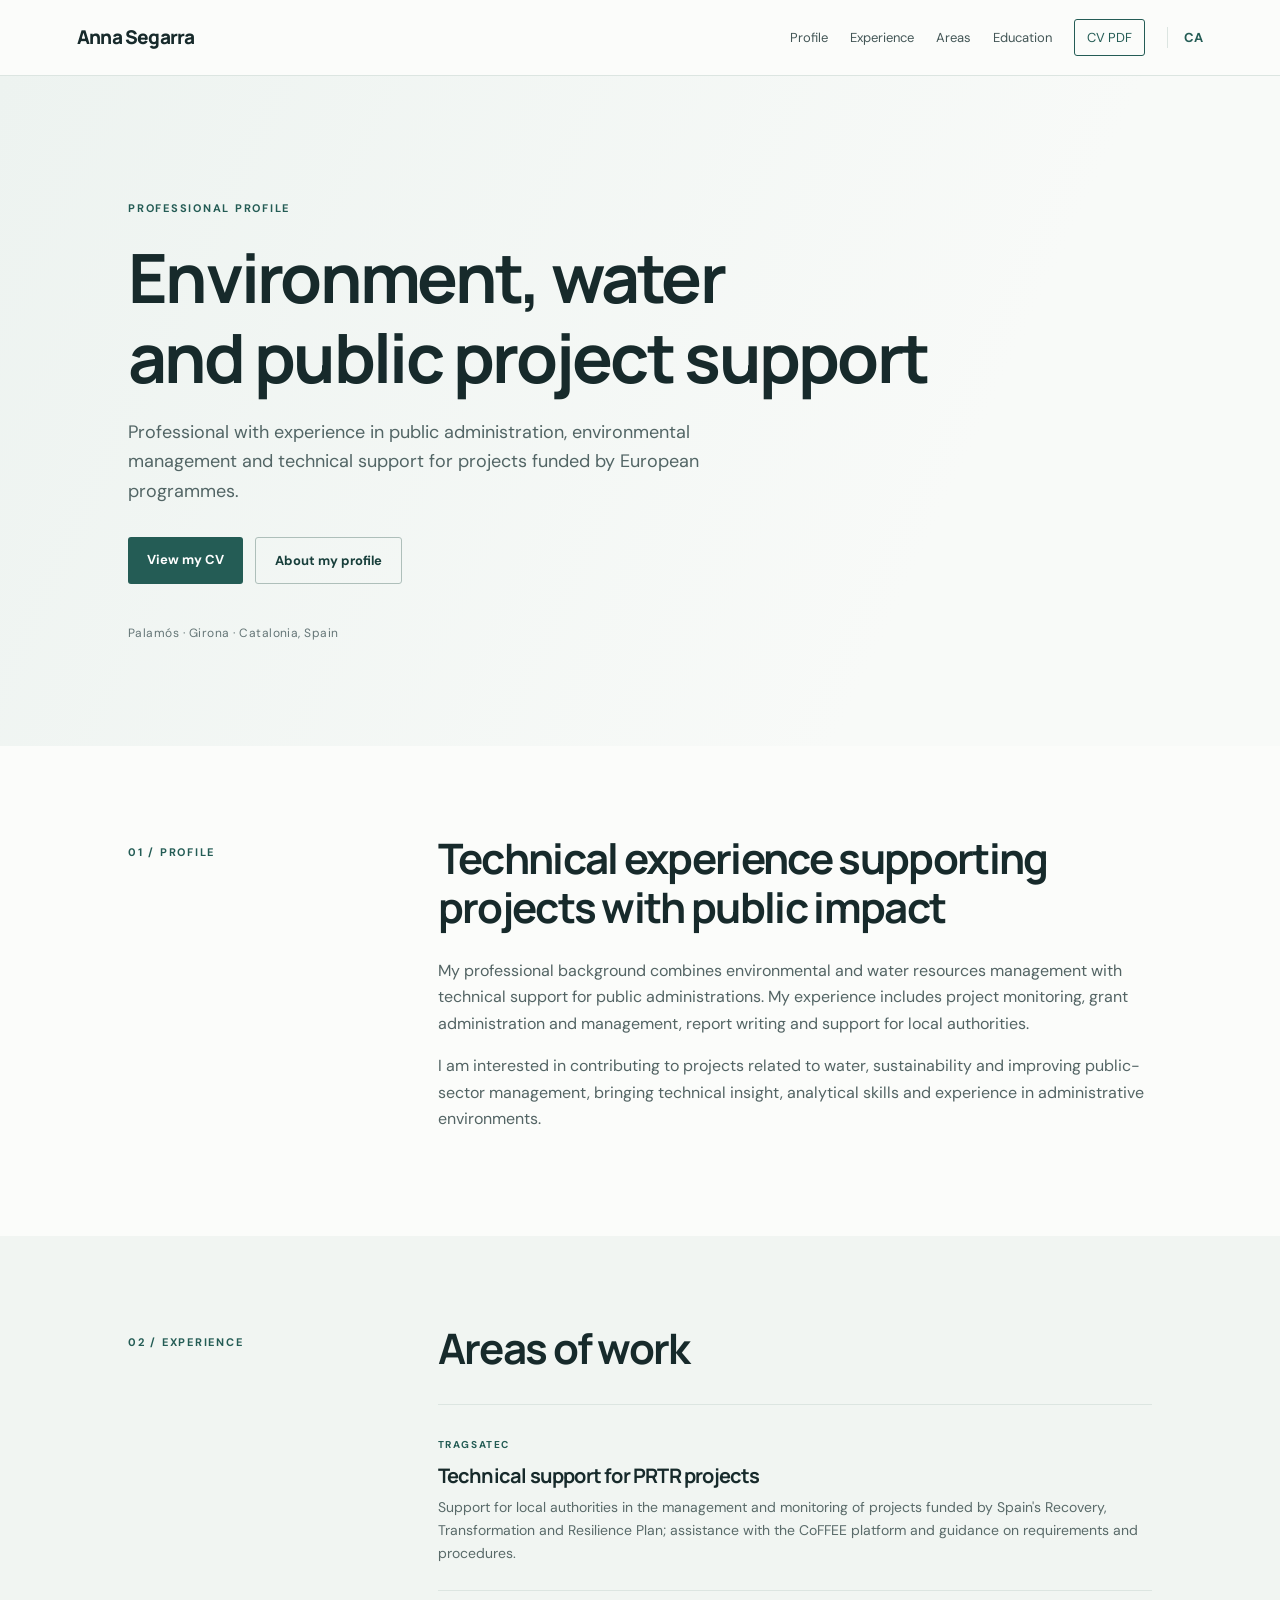
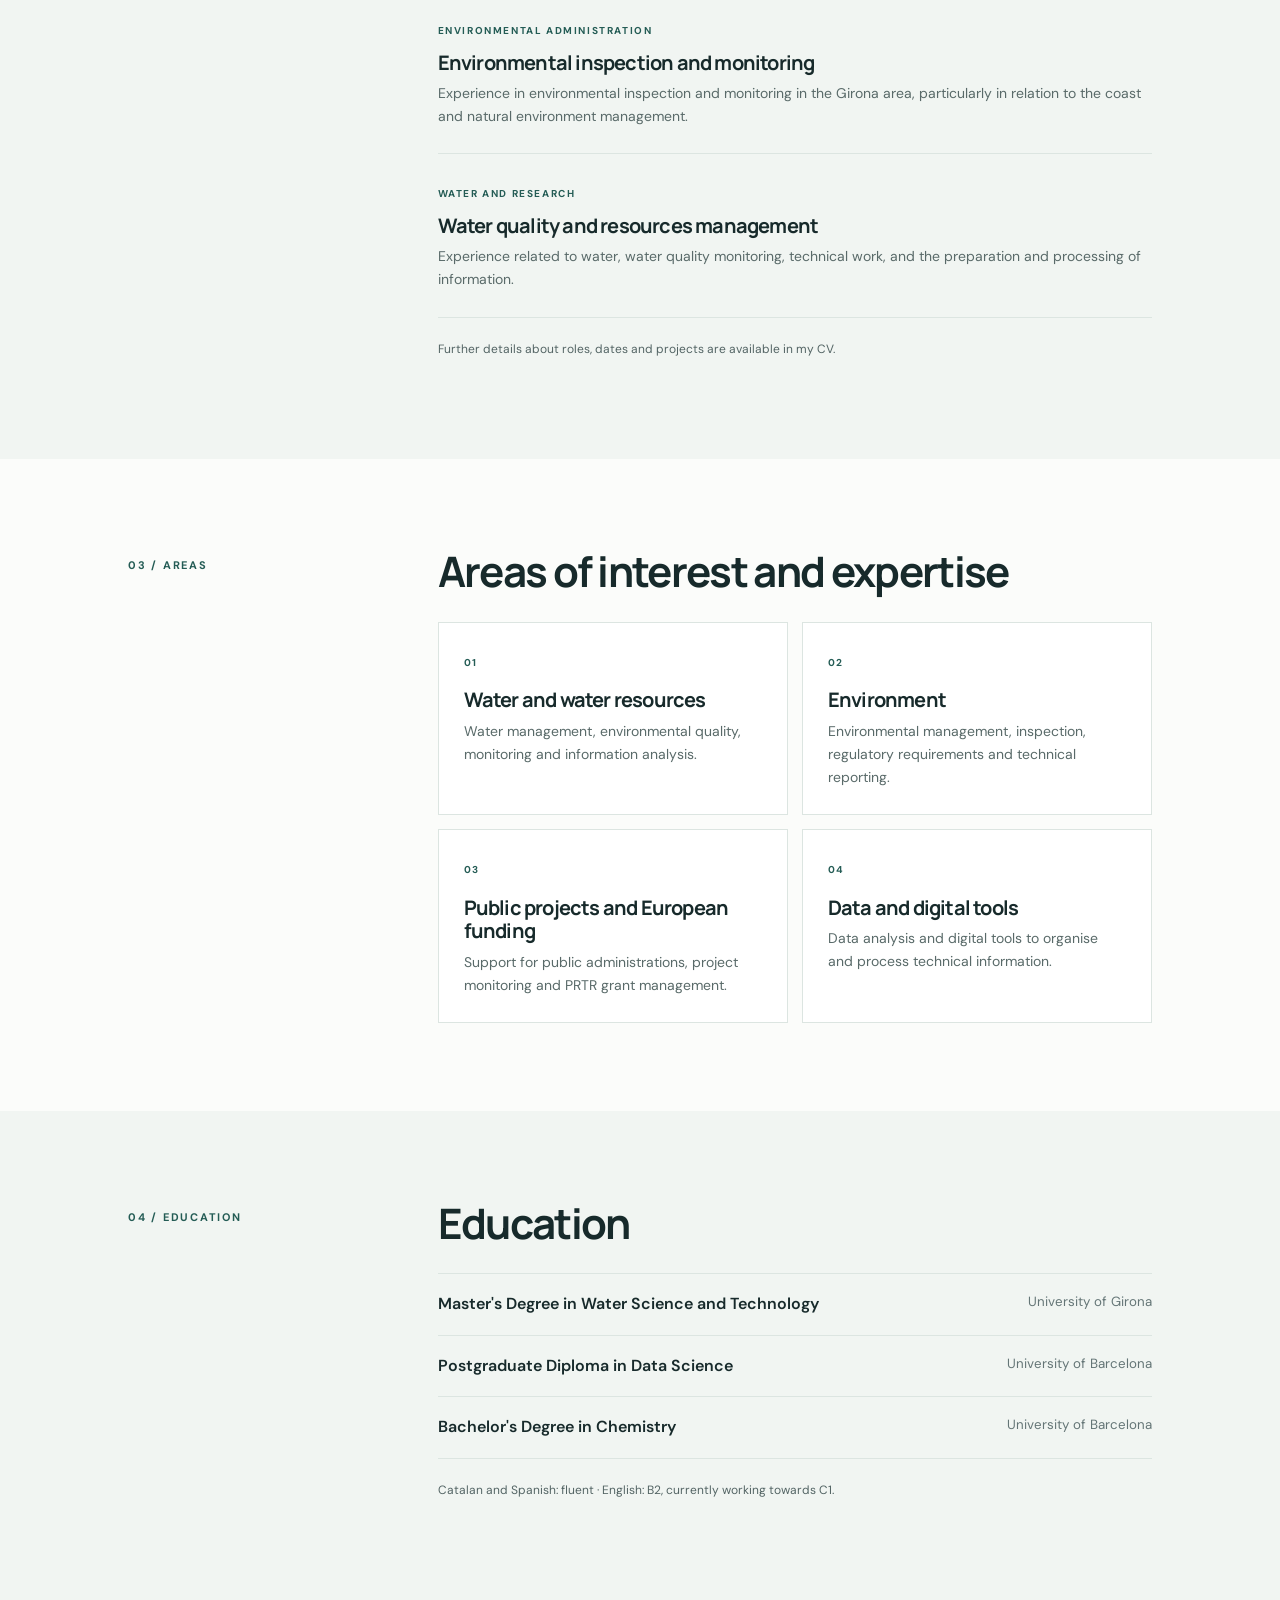
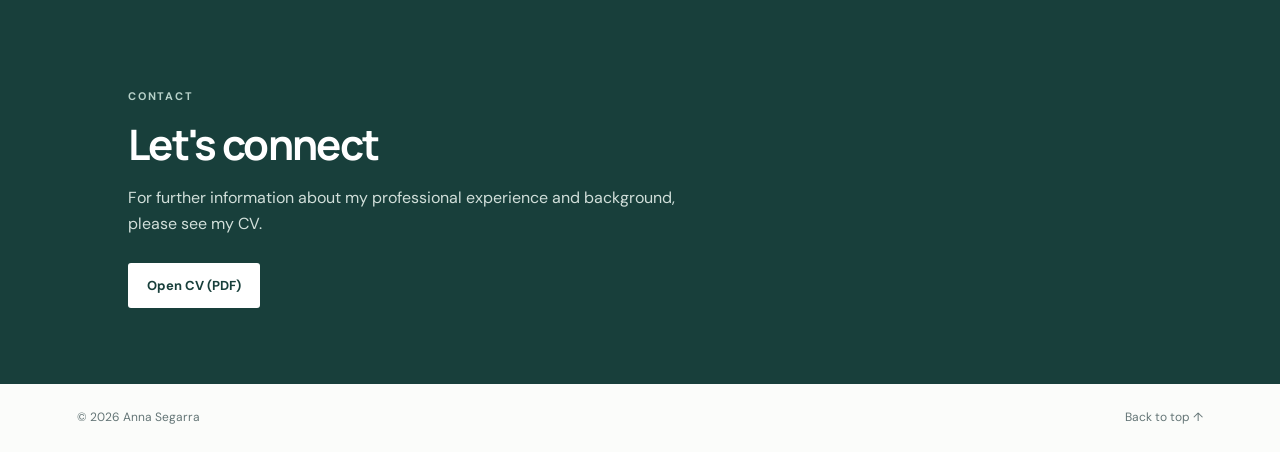
==== en.html @ 0e1c95d1 "Add files via upload" ====
<!doctype html>
<html lang="en">
<head>
<meta charset="utf-8"><meta name="viewport" content="width=device-width, initial-scale=1">
<meta name="description" content="Anna Segarra's professional profile: environment, water and public project support.">
<title>Anna Segarra | Environment, water and public projects</title><link rel="stylesheet" href="styles.css">
</head><body>
<header class="top"><a class="brand" href="#home">Anna Segarra</a><nav><a href="#profile">Profile</a><a href="#experience">Experience</a><a href="#areas">Areas</a><a href="#education">Education</a><a class="nav-cta" href="CV.pdf" target="_blank">CV PDF</a><a class="lang" href="index.html">CA</a></nav></header>
<main>
<section class="hero" id="home"><p class="eyebrow">PROFESSIONAL PROFILE</p><h1>Environment, water<br>and public project support</h1><p class="intro">Professional with experience in public administration, environmental management and technical support for projects funded by European programmes.</p><div class="hero-actions"><a class="button primary" href="CV.pdf" target="_blank">View my CV</a><a class="button secondary" href="#profile">About my profile</a></div><p class="location">Palamós · Girona · Catalonia, Spain</p></section>
<section class="section" id="profile"><div class="section-label">01 / PROFILE</div><div class="section-content"><h2>Technical experience supporting projects with public impact</h2><p>My professional background combines environmental and water resources management with technical support for public administrations. My experience includes project monitoring, grant administration and management, report writing and support for local authorities.</p><p>I am interested in contributing to projects related to water, sustainability and improving public-sector management, bringing technical insight, analytical skills and experience in administrative environments.</p></div></section>
<section class="section shaded" id="experience"><div class="section-label">02 / EXPERIENCE</div><div class="section-content"><h2>Areas of work</h2><div class="timeline">
<article><span class="period">TRAGSATEC</span><h3>Technical support for PRTR projects</h3><p>Support for local authorities in the management and monitoring of projects funded by Spain's Recovery, Transformation and Resilience Plan; assistance with the CoFFEE platform and guidance on requirements and procedures.</p></article>
<article><span class="period">ENVIRONMENTAL ADMINISTRATION</span><h3>Environmental inspection and monitoring</h3><p>Experience in environmental inspection and monitoring in the Girona area, particularly in relation to the coast and natural environment management.</p></article>
<article><span class="period">WATER AND RESEARCH</span><h3>Water quality and resources management</h3><p>Experience related to water, water quality monitoring, technical work, and the preparation and processing of information.</p></article>
</div><p class="note">Further details about roles, dates and projects are available in my CV.</p></div></section>
<section class="section" id="areas"><div class="section-label">03 / AREAS</div><div class="section-content"><h2>Areas of interest and expertise</h2><div class="cards">
<article class="card"><span class="number">01</span><h3>Water and water resources</h3><p>Water management, environmental quality, monitoring and information analysis.</p></article>
<article class="card"><span class="number">02</span><h3>Environment</h3><p>Environmental management, inspection, regulatory requirements and technical reporting.</p></article>
<article class="card"><span class="number">03</span><h3>Public projects and European funding</h3><p>Support for public administrations, project monitoring and PRTR grant management.</p></article>
<article class="card"><span class="number">04</span><h3>Data and digital tools</h3><p>Data analysis and digital tools to organise and process technical information.</p></article>
</div></div></section>
<section class="section shaded" id="education"><div class="section-label">04 / EDUCATION</div><div class="section-content"><h2>Education</h2><ul class="education"><li><span>Master's Degree in Water Science and Technology</span><small>University of Girona</small></li><li><span>Postgraduate Diploma in Data Science</span><small>University of Barcelona</small></li><li><span>Bachelor's Degree in Chemistry</span><small>University of Barcelona</small></li></ul><p class="note">Catalan and Spanish: fluent · English: B2, currently working towards C1.</p></div></section>
<section class="contact"><p class="eyebrow">CONTACT</p><h2>Let's connect</h2><p>For further information about my professional experience and background, please see my CV.</p><a class="button light" href="CV.pdf" target="_blank">Open CV (PDF)</a></section>
</main><footer><span>© 2026 Anna Segarra</span><a href="#home">Back to top ↑</a></footer></body></html>
---- styles.css ----
@import url('https://fonts.googleapis.com/css2?family=DM+Sans:wght@400;500;600;700&family=Manrope:wght@400;500;600;700;800&display=swap');
:root{--ink:#172a2b;--muted:#647576;--green:#245c55;--green-dark:#183f3b;--line:#dce5e1;--paper:#fbfcfa}
*{box-sizing:border-box}html{scroll-behavior:smooth}body{margin:0;color:var(--ink);background:var(--paper);font-family:'DM Sans',sans-serif;line-height:1.65}a{color:inherit;text-decoration:none}
.top{min-height:76px;padding:12px max(6vw,24px);display:flex;align-items:center;justify-content:space-between;border-bottom:1px solid var(--line);background:#fbfcfa}.brand{font-family:Manrope,sans-serif;font-weight:800;letter-spacing:-.04em;font-size:19px}nav{display:flex;align-items:center;gap:22px;flex-wrap:wrap;font-size:13px;color:#435656}nav a:hover,footer a:hover{color:var(--green)}.nav-cta{border:1px solid var(--green);padding:7px 12px;border-radius:3px;color:var(--green)}.lang{font-weight:700;color:var(--green);border-left:1px solid var(--line);padding-left:16px}
.hero{padding:112px max(10vw,28px) 90px;background:linear-gradient(115deg,#edf3f0 0%,#f8faf8 72%)}.eyebrow,.section-label,.period,.number{color:var(--green);font-size:11px;font-weight:700;letter-spacing:.16em}h1,h2,h3{font-family:Manrope,sans-serif;line-height:1.18;letter-spacing:-.04em}h1{font-size:clamp(42px,6vw,68px);max-width:850px;margin:20px 0;font-weight:700}.intro{max-width:630px;color:#526565;font-size:18px;margin:0 0 30px}.hero-actions{display:flex;gap:12px;flex-wrap:wrap}.button{display:inline-block;padding:12px 19px;border-radius:3px;font-size:13px;font-weight:700}.primary{background:var(--green);color:white}.primary:hover{background:var(--green-dark)}.secondary{border:1px solid #aebfba;color:var(--green-dark)}.location{margin-top:40px;font-size:12px;color:var(--muted);letter-spacing:.04em}
.section{display:grid;grid-template-columns:220px minmax(0,1fr);gap:7vw;padding:88px max(10vw,28px)}.section-label{padding-top:9px}.section-content{max-width:790px}h2{font-size:clamp(29px,3.5vw,42px);margin:0 0 25px}.section-content>p{color:#536464;max-width:760px}.shaded{background:#f1f5f2}.timeline{border-top:1px solid var(--line);margin-top:30px}.timeline article{padding:25px 0;border-bottom:1px solid var(--line)}.period{font-size:10px}h3{font-size:20px;margin:8px 0}.timeline p,.card p{color:#596a69;font-size:14px;margin:0}.note{color:var(--muted);font-size:12px;margin-top:22px}.cards{display:grid;grid-template-columns:repeat(2,minmax(0,1fr));gap:14px}.card{background:white;border:1px solid var(--line);padding:25px;min-height:175px}.number{font-size:10px}.card h3{margin-top:14px}.education{list-style:none;margin:0;padding:0;border-top:1px solid var(--line)}.education li{padding:17px 0;border-bottom:1px solid var(--line);display:flex;justify-content:space-between;gap:20px}.education span{font-weight:600}.education small{color:var(--muted);text-align:right}.contact{background:var(--green-dark);color:white;padding:76px max(10vw,28px)}.contact .eyebrow{color:#b7d1c9}.contact h2{font-size:42px;margin:14px 0}.contact p:not(.eyebrow){color:#d1dfda;max-width:550px;margin-bottom:25px}.light{background:white;color:var(--green-dark)}footer{padding:24px max(6vw,24px);display:flex;justify-content:space-between;color:var(--muted);font-size:12px}
@media(max-width:720px){.top{align-items:flex-start;gap:15px;flex-direction:column}nav{gap:12px 16px}.hero{padding-top:78px;padding-bottom:65px}.section{grid-template-columns:1fr;gap:18px;padding-top:62px;padding-bottom:62px}.cards{grid-template-columns:1fr}.education li{flex-direction:column;gap:2px}.education small{text-align:left}}
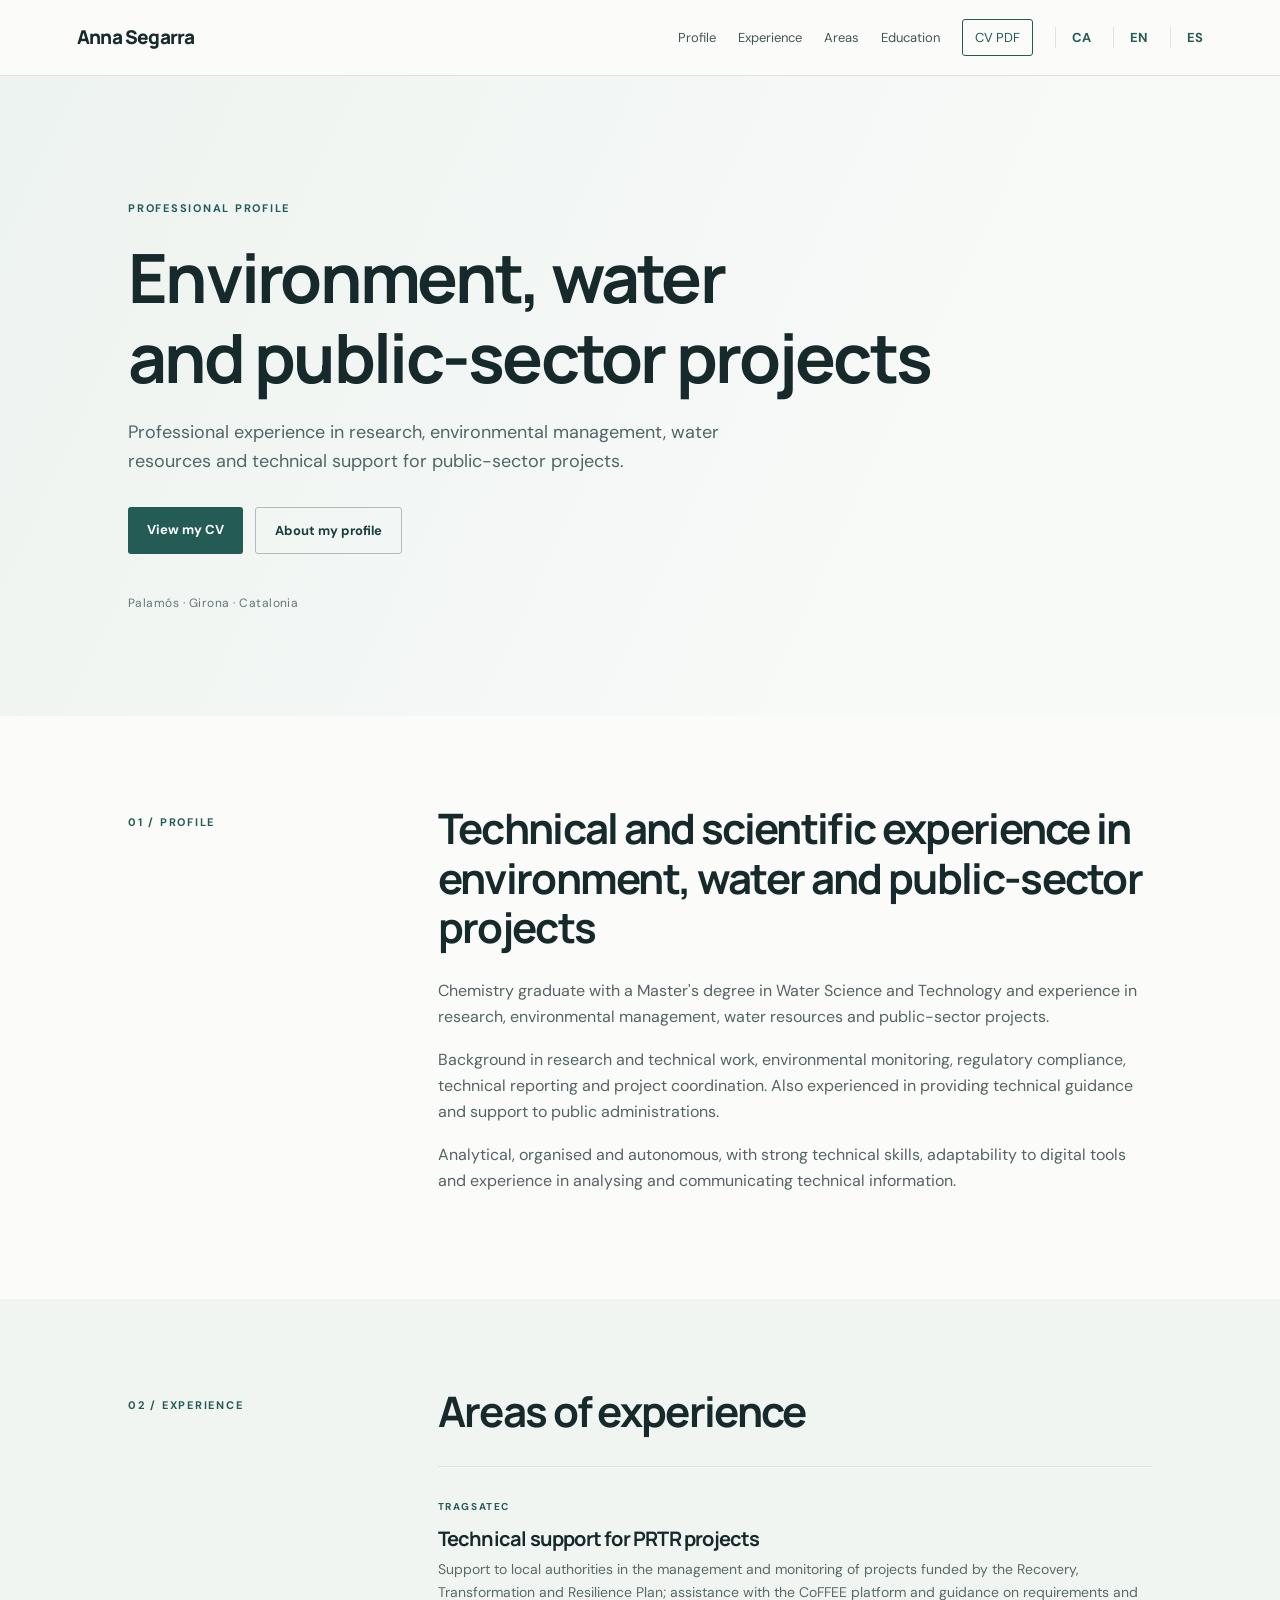
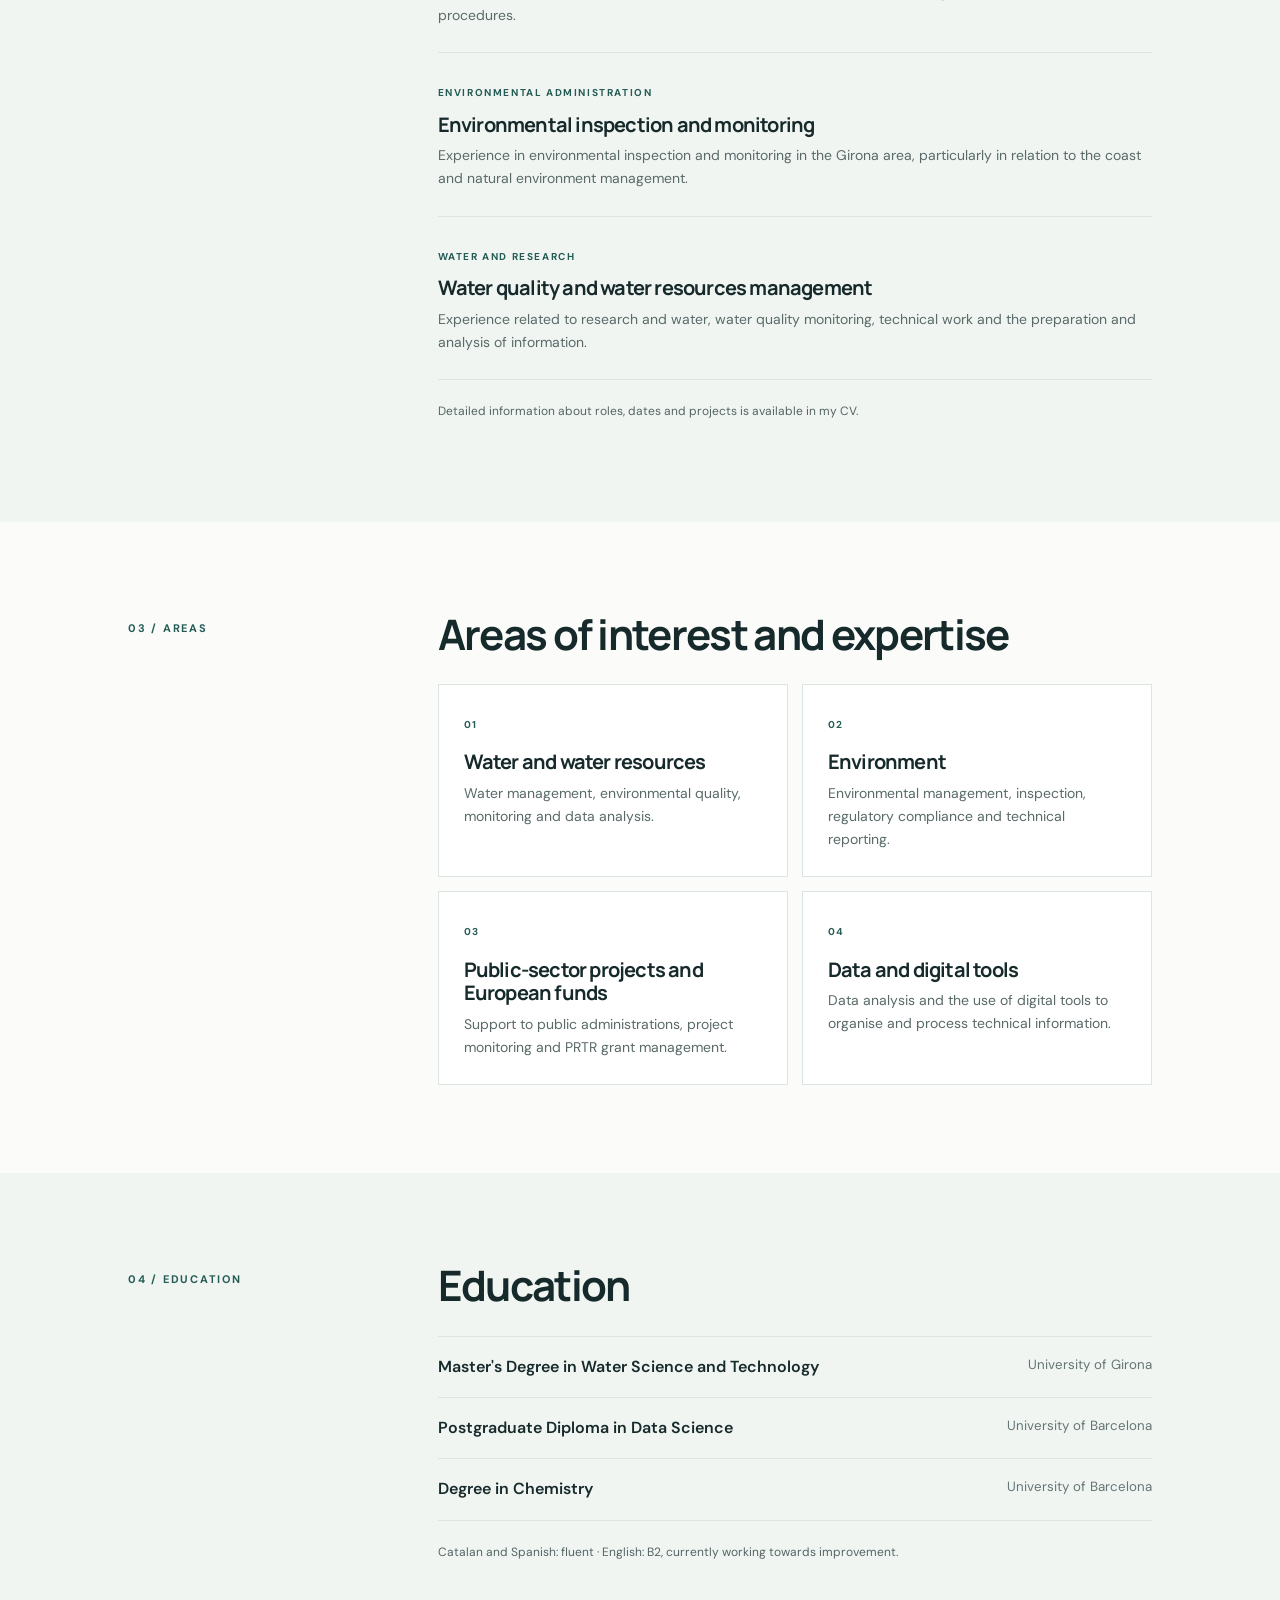
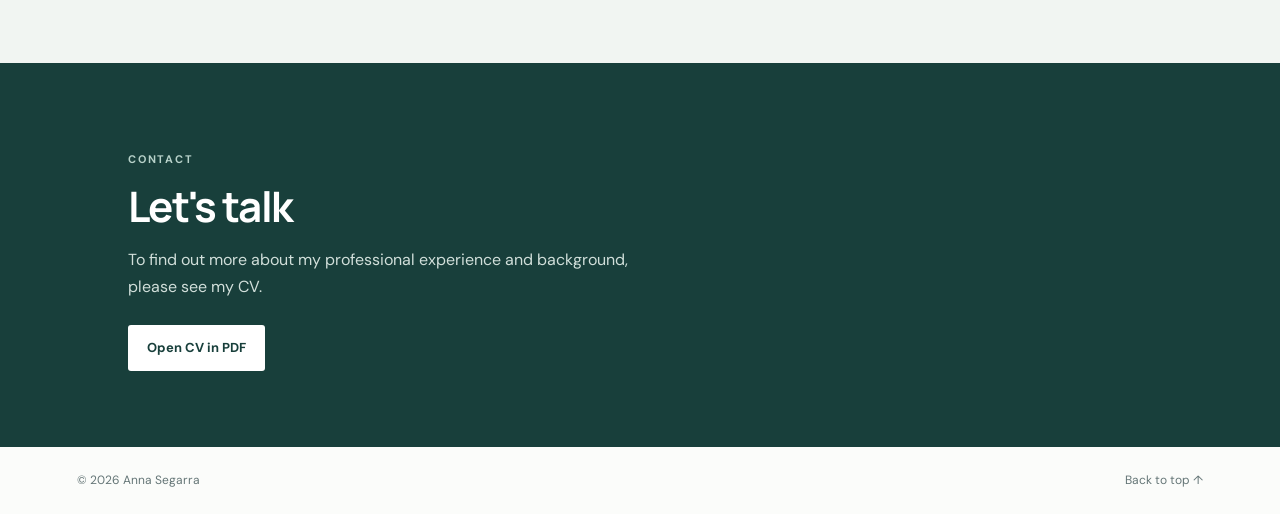
==== commit 6ce21ee3: "Update en.html" ====
--- a/en.html
+++ b/en.html
@@ -1,25 +1,129 @@
+
 <!doctype html>
 <html lang="en">
 <head>
-<meta charset="utf-8"><meta name="viewport" content="width=device-width, initial-scale=1">
-<meta name="description" content="Anna Segarra's professional profile: environment, water and public project support.">
-<title>Anna Segarra | Environment, water and public projects</title><link rel="stylesheet" href="styles.css">
-</head><body>
-<header class="top"><a class="brand" href="#home">Anna Segarra</a><nav><a href="#profile">Profile</a><a href="#experience">Experience</a><a href="#areas">Areas</a><a href="#education">Education</a><a class="nav-cta" href="CV.pdf" target="_blank">CV PDF</a><a class="lang" href="index.html">CA</a></nav></header>
+<meta charset="utf-8">
+<meta name="viewport" content="width=device-width, initial-scale=1">
+<meta name="description" content="Professional profile of Anna Segarra: research, environment, water and public-sector projects.">
+<title>Anna Segarra | Environment, Water and Public-Sector Projects</title>
+<link rel="stylesheet" href="styles.css">
+</head>
+<body>
+<header class="top">
+<a class="brand" href="#home">Anna Segarra</a>
+<nav>
+<a href="#profile">Profile</a>
+<a href="#experience">Experience</a>
+<a href="#areas">Areas</a>
+<a href="#education">Education</a>
+<a class="nav-cta" href="SEGARRA_BOVE_ANNA_CV_public.pdf" target="_blank">CV PDF</a>
+<a class="lang" href="index.html">CA</a>
+<a class="lang" href="en.html">EN</a>
+<a class="lang" href="es.html">ES</a>
+</nav>
+</header>
+
 <main>
-<section class="hero" id="home"><p class="eyebrow">PROFESSIONAL PROFILE</p><h1>Environment, water<br>and public project support</h1><p class="intro">Professional with experience in public administration, environmental management and technical support for projects funded by European programmes.</p><div class="hero-actions"><a class="button primary" href="CV.pdf" target="_blank">View my CV</a><a class="button secondary" href="#profile">About my profile</a></div><p class="location">Palamós · Girona · Catalonia, Spain</p></section>
-<section class="section" id="profile"><div class="section-label">01 / PROFILE</div><div class="section-content"><h2>Technical experience supporting projects with public impact</h2><p>My professional background combines environmental and water resources management with technical support for public administrations. My experience includes project monitoring, grant administration and management, report writing and support for local authorities.</p><p>I am interested in contributing to projects related to water, sustainability and improving public-sector management, bringing technical insight, analytical skills and experience in administrative environments.</p></div></section>
-<section class="section shaded" id="experience"><div class="section-label">02 / EXPERIENCE</div><div class="section-content"><h2>Areas of work</h2><div class="timeline">
-<article><span class="period">TRAGSATEC</span><h3>Technical support for PRTR projects</h3><p>Support for local authorities in the management and monitoring of projects funded by Spain's Recovery, Transformation and Resilience Plan; assistance with the CoFFEE platform and guidance on requirements and procedures.</p></article>
-<article><span class="period">ENVIRONMENTAL ADMINISTRATION</span><h3>Environmental inspection and monitoring</h3><p>Experience in environmental inspection and monitoring in the Girona area, particularly in relation to the coast and natural environment management.</p></article>
-<article><span class="period">WATER AND RESEARCH</span><h3>Water quality and resources management</h3><p>Experience related to water, water quality monitoring, technical work, and the preparation and processing of information.</p></article>
-</div><p class="note">Further details about roles, dates and projects are available in my CV.</p></div></section>
-<section class="section" id="areas"><div class="section-label">03 / AREAS</div><div class="section-content"><h2>Areas of interest and expertise</h2><div class="cards">
-<article class="card"><span class="number">01</span><h3>Water and water resources</h3><p>Water management, environmental quality, monitoring and information analysis.</p></article>
-<article class="card"><span class="number">02</span><h3>Environment</h3><p>Environmental management, inspection, regulatory requirements and technical reporting.</p></article>
-<article class="card"><span class="number">03</span><h3>Public projects and European funding</h3><p>Support for public administrations, project monitoring and PRTR grant management.</p></article>
-<article class="card"><span class="number">04</span><h3>Data and digital tools</h3><p>Data analysis and digital tools to organise and process technical information.</p></article>
-</div></div></section>
-<section class="section shaded" id="education"><div class="section-label">04 / EDUCATION</div><div class="section-content"><h2>Education</h2><ul class="education"><li><span>Master's Degree in Water Science and Technology</span><small>University of Girona</small></li><li><span>Postgraduate Diploma in Data Science</span><small>University of Barcelona</small></li><li><span>Bachelor's Degree in Chemistry</span><small>University of Barcelona</small></li></ul><p class="note">Catalan and Spanish: fluent · English: B2, currently working towards C1.</p></div></section>
-<section class="contact"><p class="eyebrow">CONTACT</p><h2>Let's connect</h2><p>For further information about my professional experience and background, please see my CV.</p><a class="button light" href="CV.pdf" target="_blank">Open CV (PDF)</a></section>
-</main><footer><span>© 2026 Anna Segarra</span><a href="#home">Back to top ↑</a></footer></body></html>+<section class="hero" id="home">
+<p class="eyebrow">PROFESSIONAL PROFILE</p>
+<h1>Environment, water<br>and public-sector projects</h1>
+<p class="intro">Professional experience in research, environmental management, water resources and technical support for public-sector projects.</p>
+<div class="hero-actions">
+<a class="button primary" href="SEGARRA_BOVE_ANNA_CV_public.pdf" target="_blank">View my CV</a>
+<a class="button secondary" href="#profile">About my profile</a>
+</div>
+<p class="location">Palamós · Girona · Catalonia</p>
+</section>
+
+<section class="section" id="profile">
+<div class="section-label">01 / PROFILE</div>
+<div class="section-content">
+<h2>Technical and scientific experience in environment, water and public-sector projects</h2>
+<p>Chemistry graduate with a Master's degree in Water Science and Technology and experience in research, environmental management, water resources and public-sector projects.</p>
+<p>Background in research and technical work, environmental monitoring, regulatory compliance, technical reporting and project coordination. Also experienced in providing technical guidance and support to public administrations.</p>
+<p>Analytical, organised and autonomous, with strong technical skills, adaptability to digital tools and experience in analysing and communicating technical information.</p>
+</div>
+</section>
+
+<section class="section shaded" id="experience">
+<div class="section-label">02 / EXPERIENCE</div>
+<div class="section-content">
+<h2>Areas of experience</h2>
+<div class="timeline">
+<article>
+<span class="period">TRAGSATEC</span>
+<h3>Technical support for PRTR projects</h3>
+<p>Support to local authorities in the management and monitoring of projects funded by the Recovery, Transformation and Resilience Plan; assistance with the CoFFEE platform and guidance on requirements and procedures.</p>
+</article>
+<article>
+<span class="period">ENVIRONMENTAL ADMINISTRATION</span>
+<h3>Environmental inspection and monitoring</h3>
+<p>Experience in environmental inspection and monitoring in the Girona area, particularly in relation to the coast and natural environment management.</p>
+</article>
+<article>
+<span class="period">WATER AND RESEARCH</span>
+<h3>Water quality and water resources management</h3>
+<p>Experience related to research and water, water quality monitoring, technical work and the preparation and analysis of information.</p>
+</article>
+</div>
+<p class="note">Detailed information about roles, dates and projects is available in my CV.</p>
+</div>
+</section>
+
+<section class="section" id="areas">
+<div class="section-label">03 / AREAS</div>
+<div class="section-content">
+<h2>Areas of interest and expertise</h2>
+<div class="cards">
+<article class="card">
+<span class="number">01</span>
+<h3>Water and water resources</h3>
+<p>Water management, environmental quality, monitoring and data analysis.</p>
+</article>
+<article class="card">
+<span class="number">02</span>
+<h3>Environment</h3>
+<p>Environmental management, inspection, regulatory compliance and technical reporting.</p>
+</article>
+<article class="card">
+<span class="number">03</span>
+<h3>Public-sector projects and European funds</h3>
+<p>Support to public administrations, project monitoring and PRTR grant management.</p>
+</article>
+<article class="card">
+<span class="number">04</span>
+<h3>Data and digital tools</h3>
+<p>Data analysis and the use of digital tools to organise and process technical information.</p>
+</article>
+</div>
+</div>
+</section>
+
+<section class="section shaded" id="education">
+<div class="section-label">04 / EDUCATION</div>
+<div class="section-content">
+<h2>Education</h2>
+<ul class="education">
+<li><span>Master's Degree in Water Science and Technology</span><small>University of Girona</small></li>
+<li><span>Postgraduate Diploma in Data Science</span><small>University of Barcelona</small></li>
+<li><span>Degree in Chemistry</span><small>University of Barcelona</small></li>
+</ul>
+<p class="note">Catalan and Spanish: fluent · English: B2, currently working towards improvement.</p>
+</div>
+</section>
+
+<section class="contact">
+<p class="eyebrow">CONTACT</p>
+<h2>Let's talk</h2>
+<p>To find out more about my professional experience and background, please see my CV.</p>
+<a class="button light" href="SEGARRA_BOVE_ANNA_CV_public.pdf" target="_blank">Open CV in PDF</a>
+</section>
+</main>
+
+<footer>
+<span>© 2026 Anna Segarra</span>
+<a href="#home">Back to top ↑</a>
+</footer>
+</body>
+</html>
+
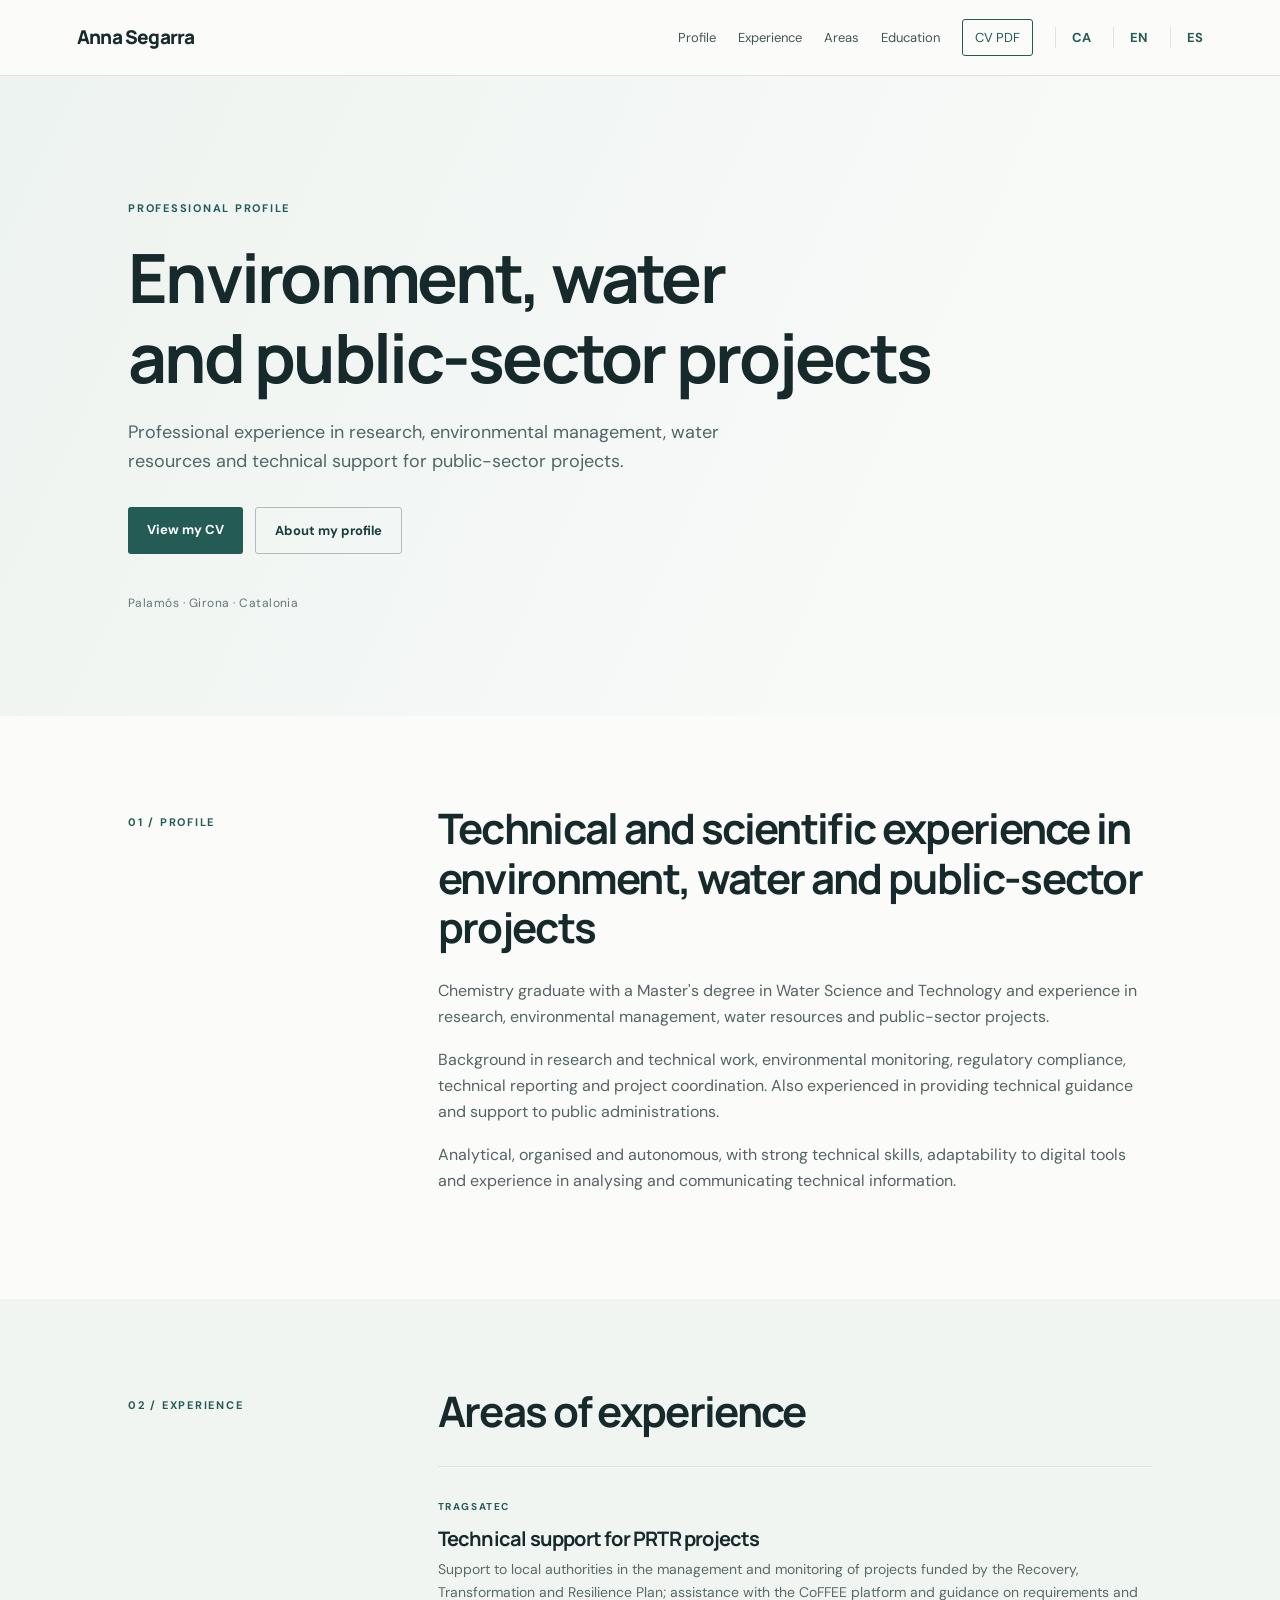
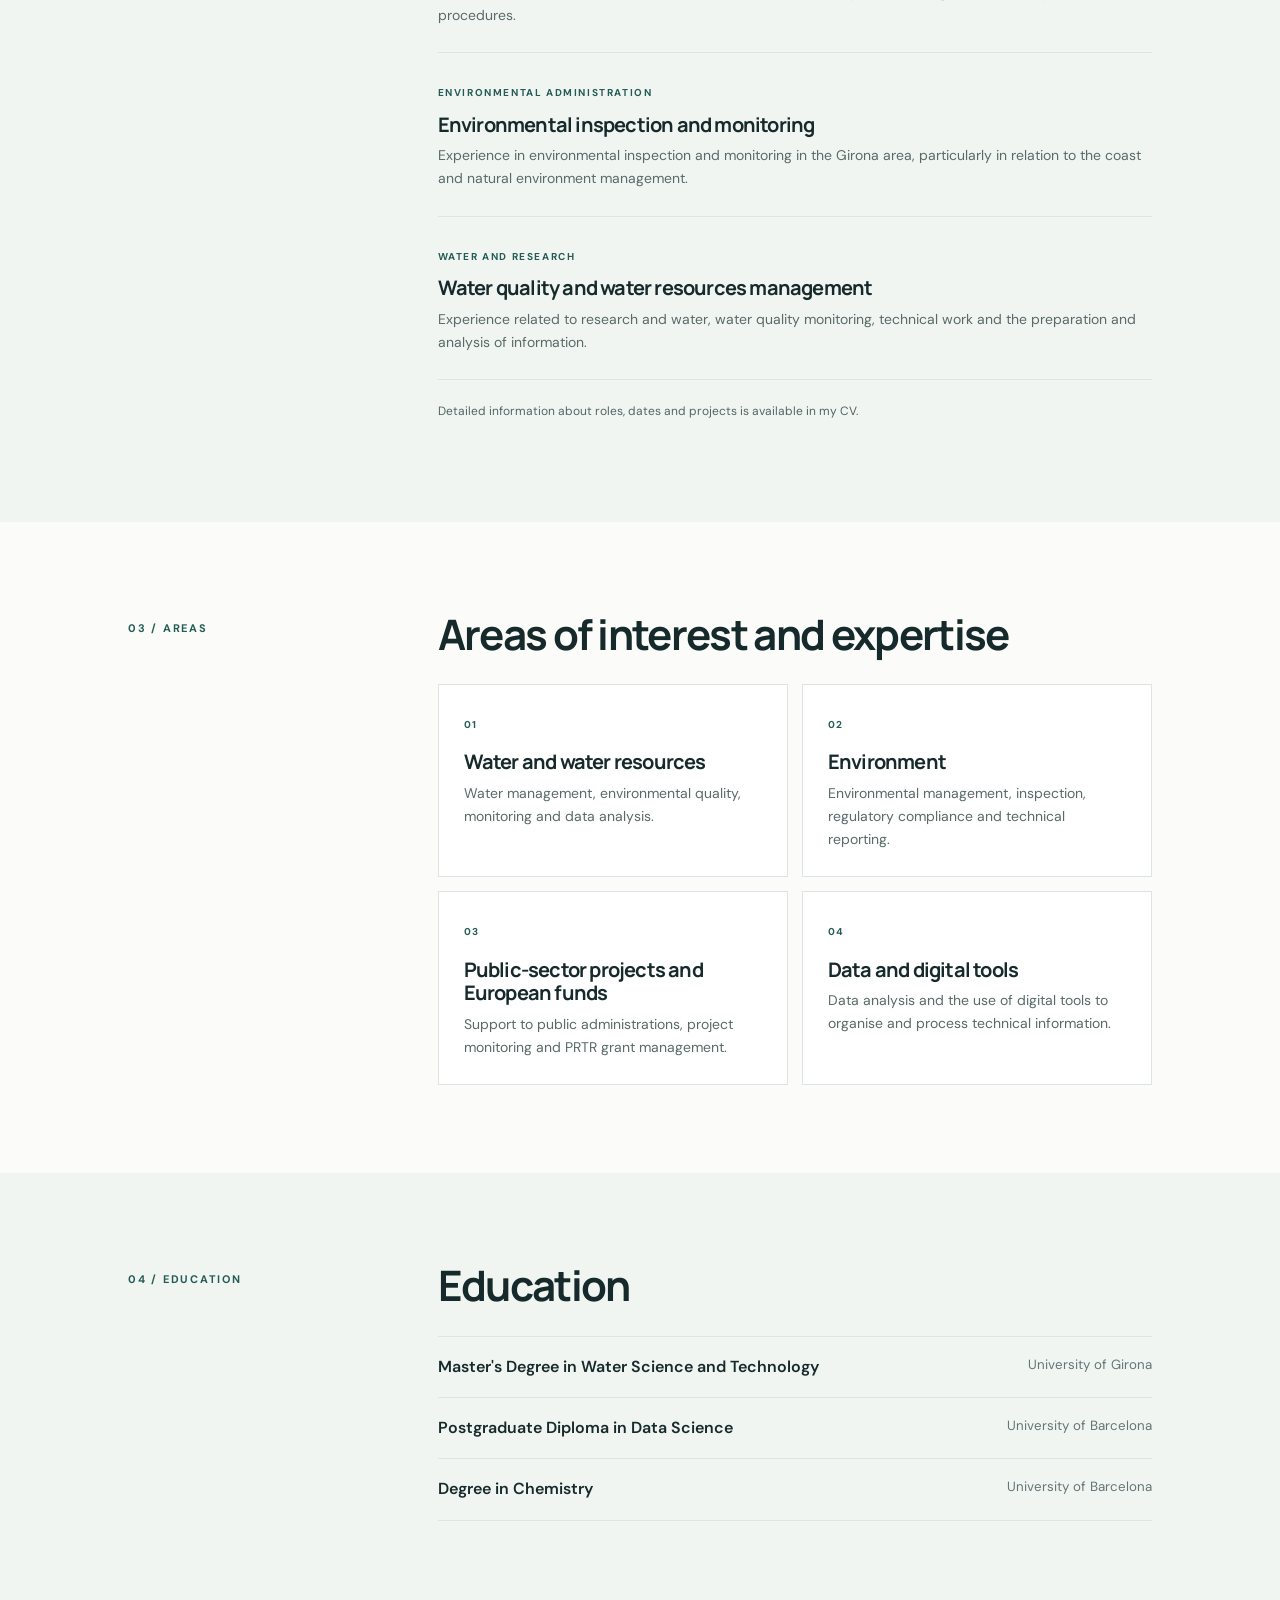
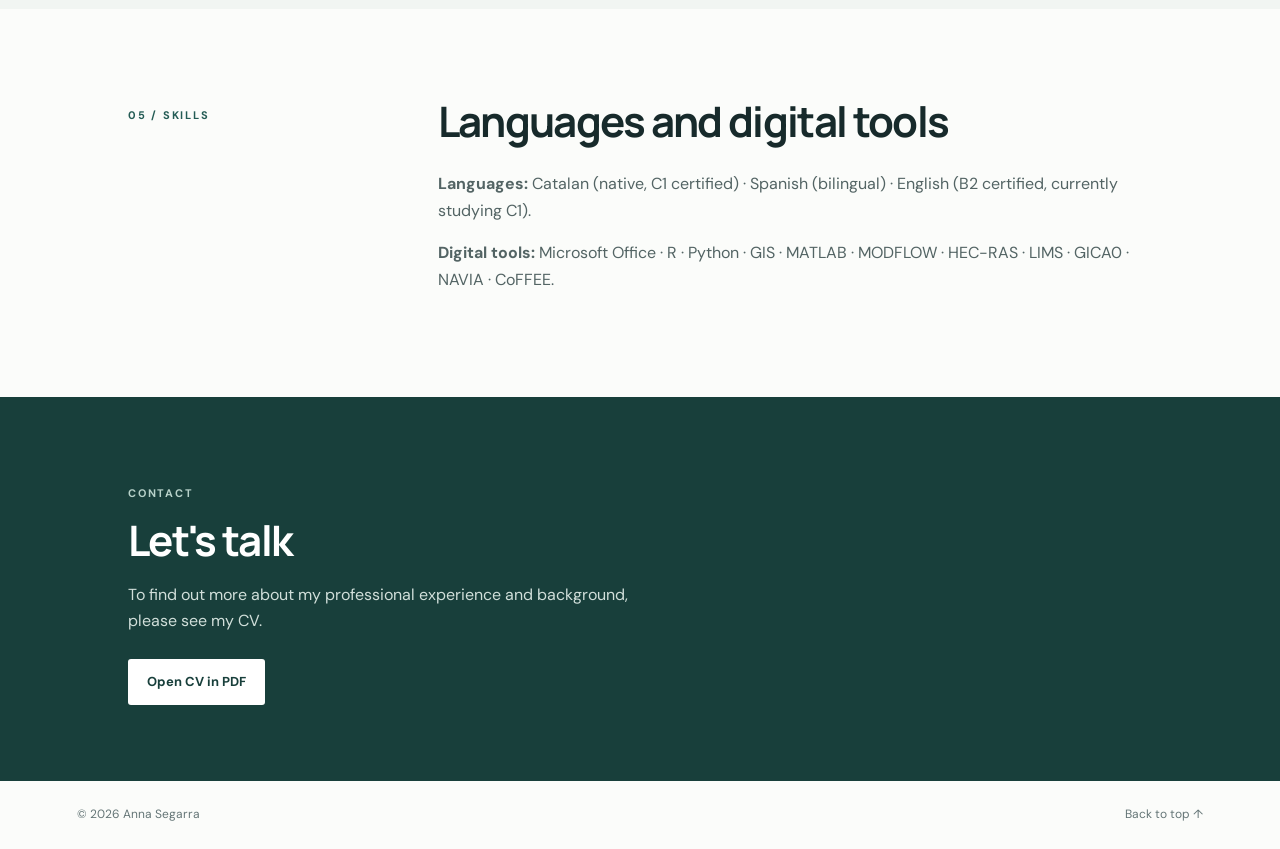
==== commit fbcf50d6: "Update en.html" ====
--- a/en.html
+++ b/en.html
@@ -108,7 +108,15 @@
 <li><span>Postgraduate Diploma in Data Science</span><small>University of Barcelona</small></li>
 <li><span>Degree in Chemistry</span><small>University of Barcelona</small></li>
 </ul>
-<p class="note">Catalan and Spanish: fluent · English: B2, currently working towards improvement.</p>
+</div>
+</section>
+
+<section class="section" id="competencies">
+<div class="section-label">05 / SKILLS</div>
+<div class="section-content">
+<h2>Languages and digital tools</h2>
+<p><strong>Languages:</strong> Catalan (native, C1 certified) · Spanish (bilingual) · English (B2 certified, currently studying C1).</p>
+<p><strong>Digital tools:</strong> Microsoft Office · R · Python · GIS · MATLAB · MODFLOW · HEC-RAS · LIMS · GICA0 · NAVIA · CoFFEE.</p>
 </div>
 </section>
 
@@ -127,3 +135,4 @@
 </body>
 </html>
 
+
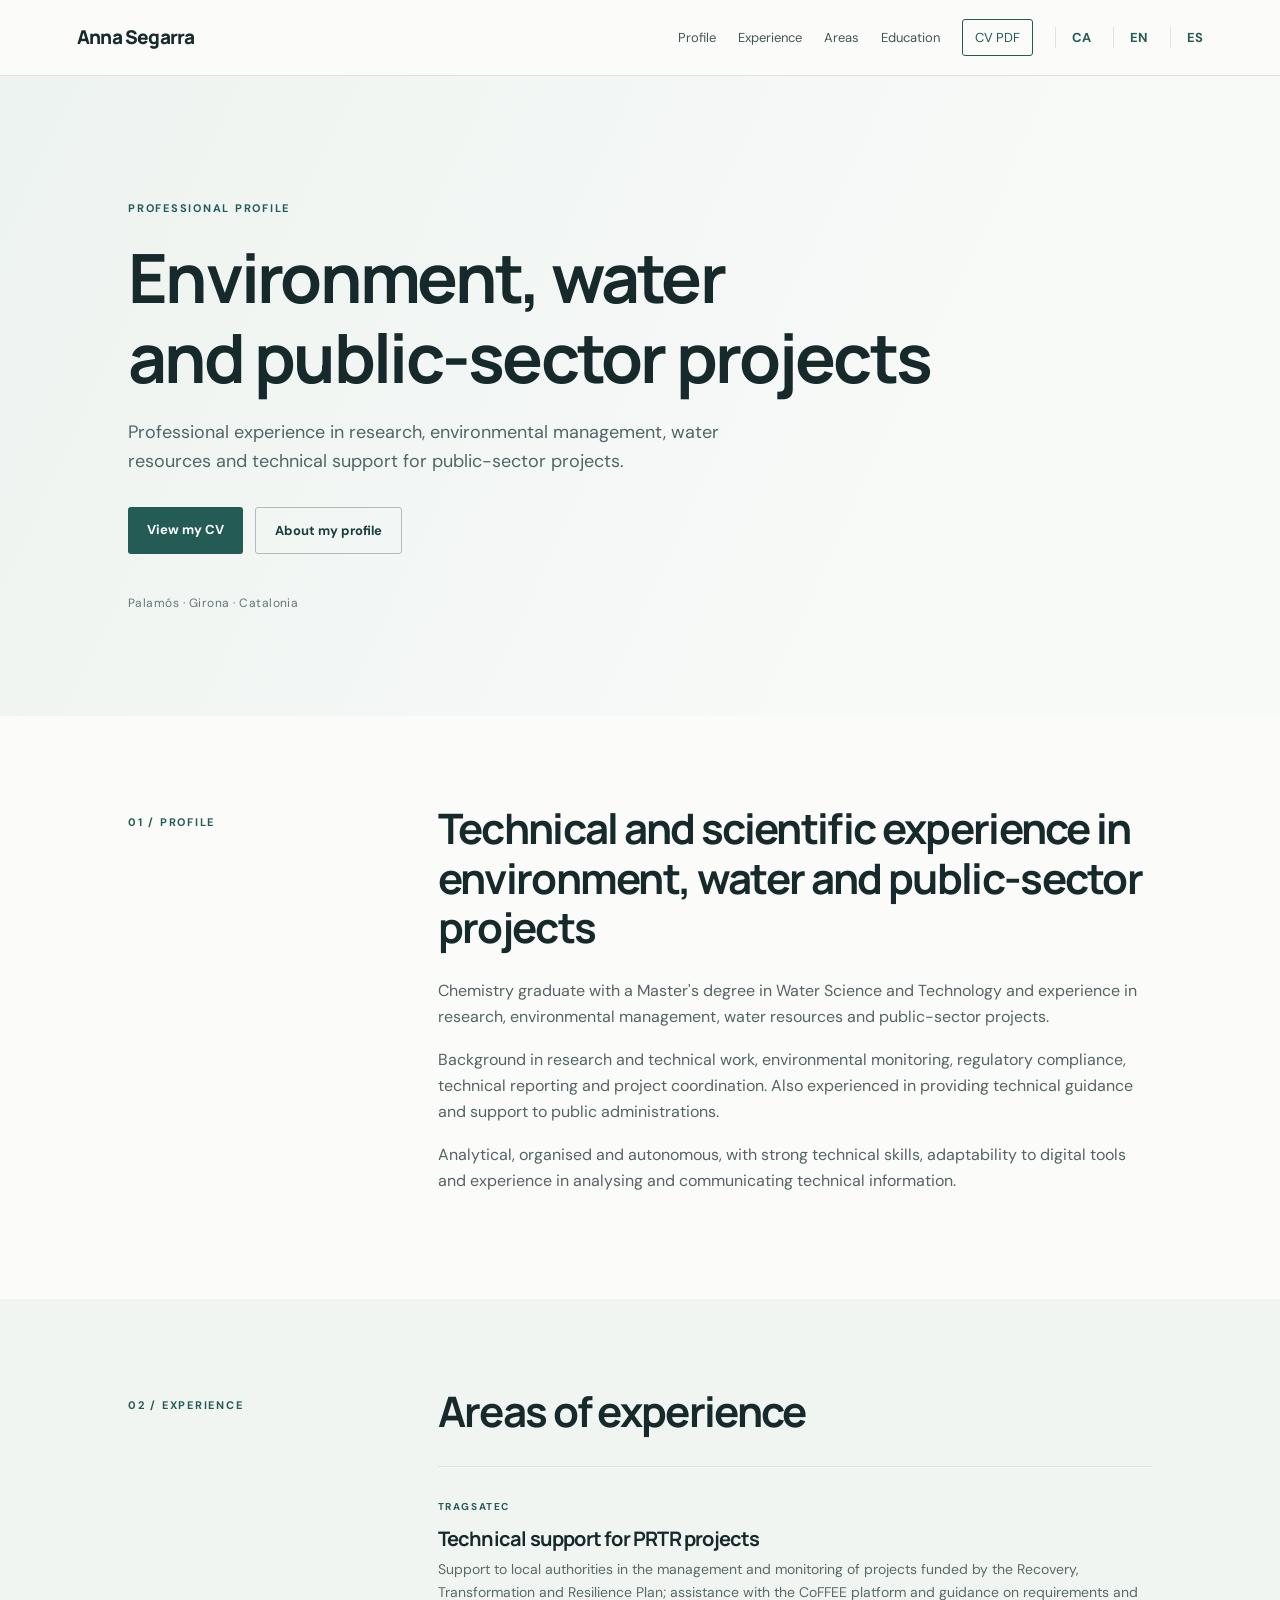
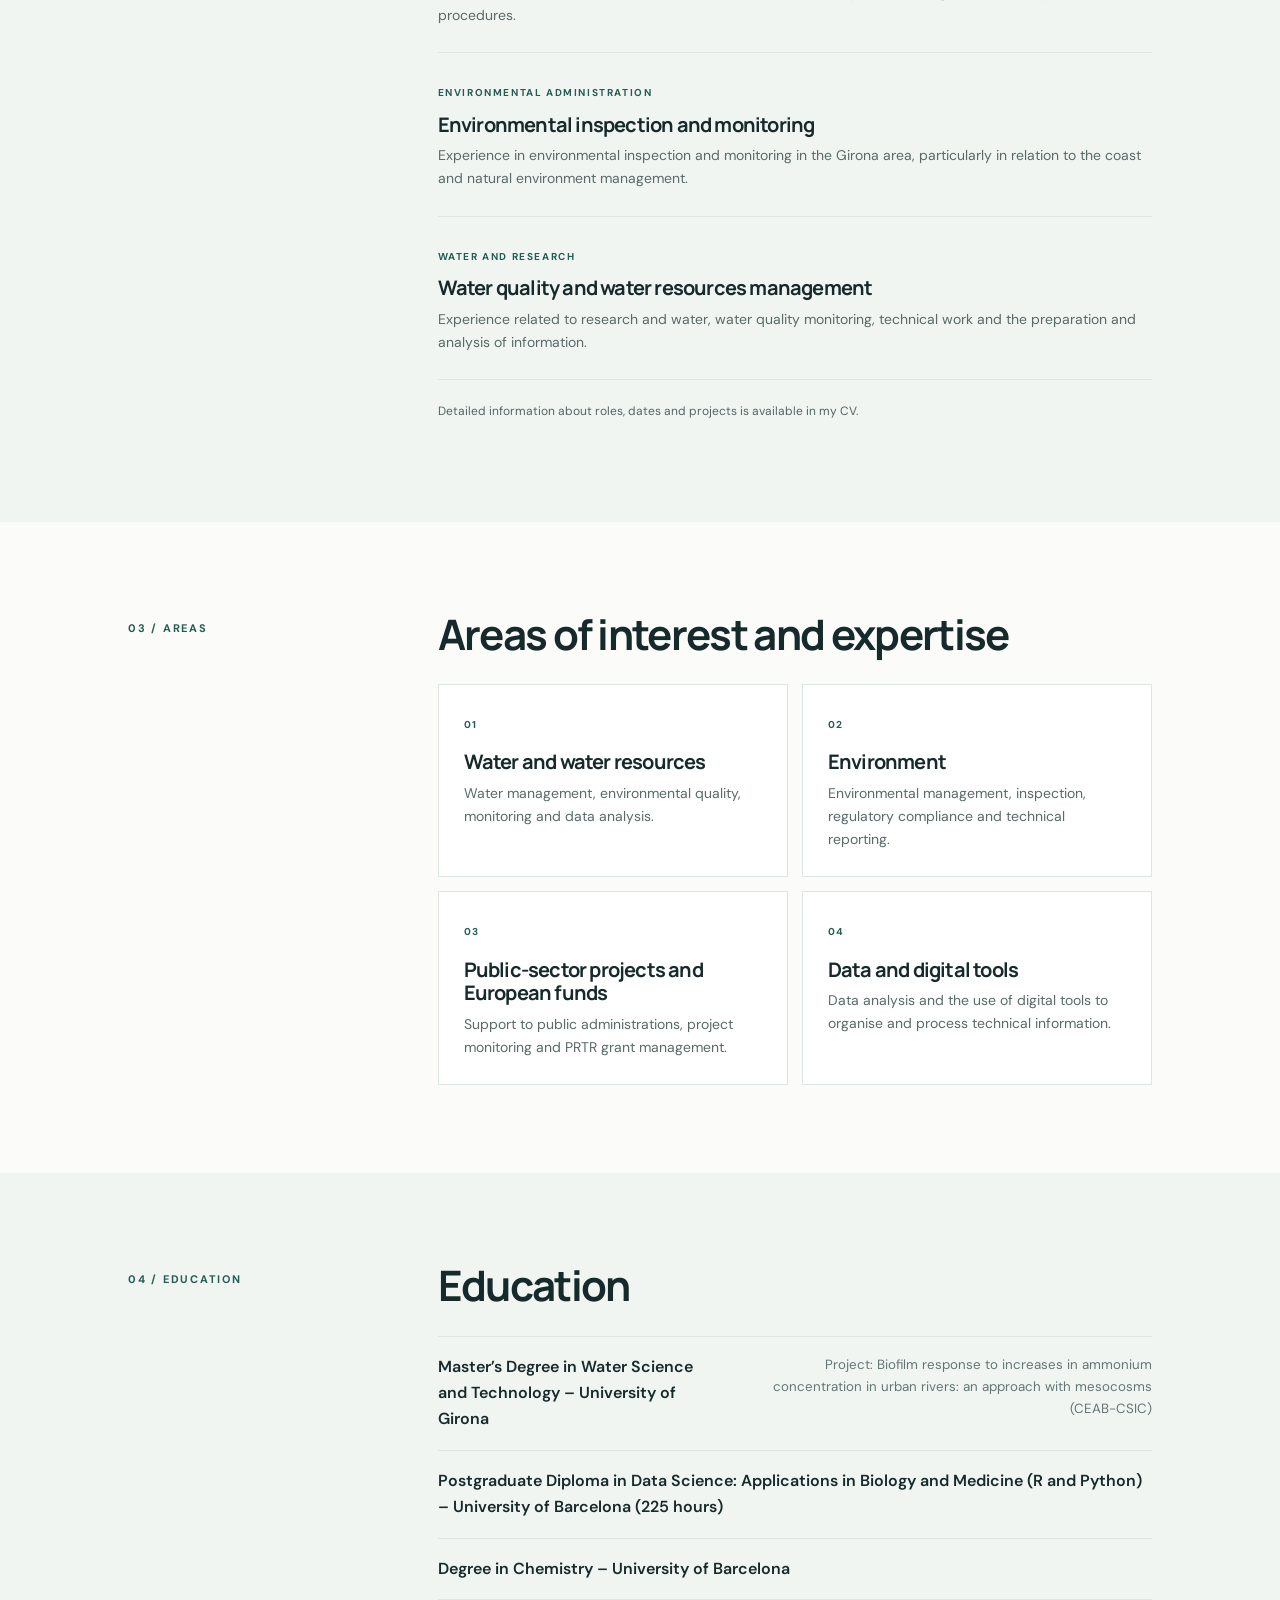
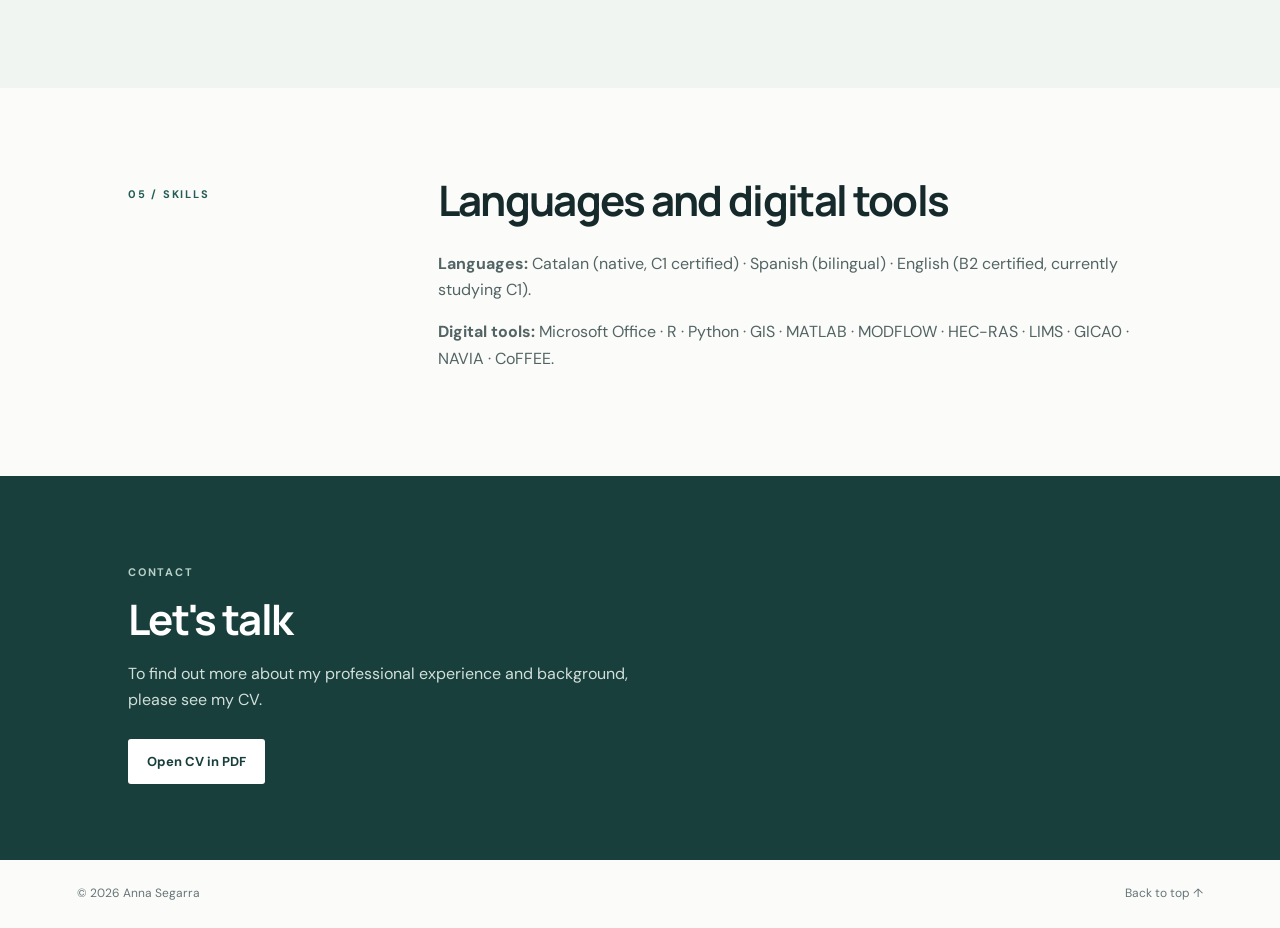
==== commit 71ef53d7: "Update en.html" ====
--- a/en.html
+++ b/en.html
@@ -1,4 +1,3 @@
-
 <!doctype html>
 <html lang="en">
 <head>
@@ -104,9 +103,16 @@
 <div class="section-content">
 <h2>Education</h2>
 <ul class="education">
-<li><span>Master's Degree in Water Science and Technology</span><small>University of Girona</small></li>
-<li><span>Postgraduate Diploma in Data Science</span><small>University of Barcelona</small></li>
-<li><span>Degree in Chemistry</span><small>University of Barcelona</small></li>
+<li>
+<span>Master’s Degree in Water Science and Technology – University of Girona</span>
+<small>Project: Biofilm response to increases in ammonium concentration in urban rivers: an approach with mesocosms (CEAB-CSIC)</small>
+</li>
+<li>
+<span>Postgraduate Diploma in Data Science: Applications in Biology and Medicine (R and Python) – University of Barcelona (225 hours)</span>
+</li>
+<li>
+<span>Degree in Chemistry – University of Barcelona</span>
+</li>
 </ul>
 </div>
 </section>
@@ -134,5 +140,3 @@
 </footer>
 </body>
 </html>
-
-
